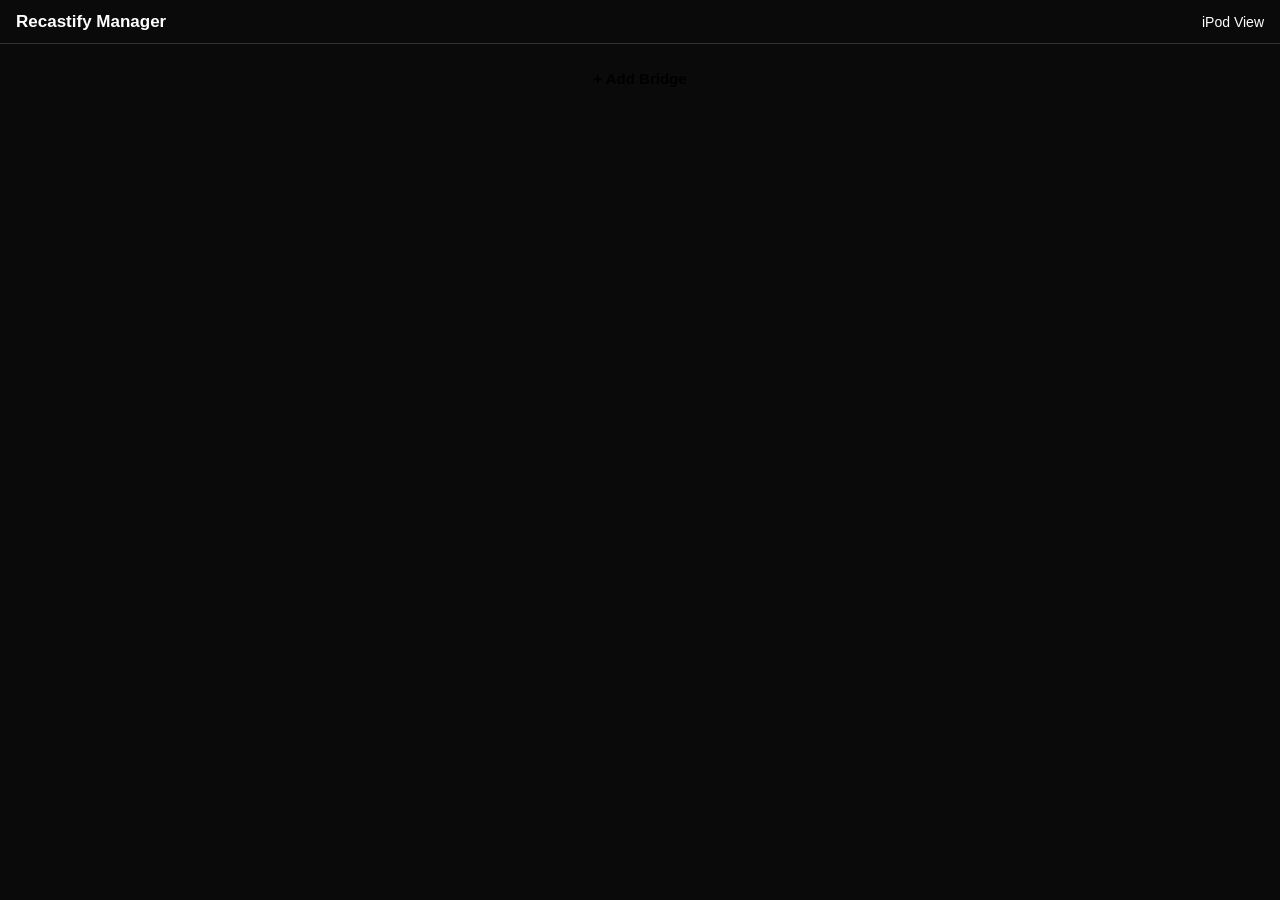
==== src/controller/wwwroot/admin.html @ 9b576a6c "content init" ====
<!DOCTYPE html>
<html lang="en">
<head>
    <meta charset="UTF-8">
    <meta name="viewport" content="width=device-width, initial-scale=1, maximum-scale=1, user-scalable=no, viewport-fit=cover">
    <title>Recastify — Admin</title>
    <link rel="stylesheet" href="style.css">
    <style>
        .admin-header {
            display: flex;
            align-items: center;
            justify-content: space-between;
            height: 44px;
            padding: 0 16px;
            background: var(--card-bg);
            border-bottom: 1px solid #333;
        }
        .admin-header h1 {
            font-size: 17px;
            font-weight: 600;
        }
        .admin-header a {
            color: var(--accent-green);
            text-decoration: none;
            font-size: 14px;
        }
        .admin-body {
            padding: 12px 16px;
            padding-bottom: 120px;
        }
        .admin-card {
            background: var(--card-bg);
            border-radius: 12px;
            padding: 16px;
            margin-bottom: 12px;
        }
        .admin-card-header {
            display: flex;
            align-items: center;
            gap: 10px;
            margin-bottom: 8px;
        }
        .admin-card-header .bridge-name {
            flex: 1;
        }
        .admin-card-detail {
            font-size: 13px;
            color: var(--text-secondary);
            margin-bottom: 4px;
        }
        .admin-card-actions {
            display: flex;
            gap: 8px;
            margin-top: 12px;
            flex-wrap: wrap;
        }
        .btn-sm {
            min-height: 36px;
            min-width: 36px;
            padding: 6px 14px;
            font-size: 13px;
            border: none;
            border-radius: 8px;
            font-weight: 600;
            font-family: inherit;
            cursor: pointer;
            -webkit-tap-highlight-color: transparent;
        }
        .btn-edit { background: #2c2c2e; color: var(--text-primary); }
        .btn-start { background: var(--accent-green); color: #000; }
        .btn-stop { background: var(--accent-yellow); color: #000; }
        .btn-delete { background: #ff3b30; color: #fff; }
        .btn-add {
            display: block;
            width: 100%;
            min-height: 44px;
            background: var(--accent-green);
            color: #000;
            border: none;
            border-radius: 10px;
            font-size: 15px;
            font-weight: 600;
            font-family: inherit;
            cursor: pointer;
            margin-bottom: 12px;
        }
        .modal-overlay {
            display: none;
            position: fixed;
            top: 0; left: 0; right: 0; bottom: 0;
            background: rgba(0,0,0,0.7);
            z-index: 100;
            align-items: center;
            justify-content: center;
            padding: 20px;
        }
        .modal-overlay.active {
            display: flex;
        }
        .modal {
            background: var(--card-bg);
            border-radius: 12px;
            padding: 20px;
            width: 100%;
            max-width: 400px;
        }
        .modal h2 {
            font-size: 17px;
            margin-bottom: 16px;
        }
        .form-group {
            margin-bottom: 12px;
        }
        .form-group label {
            display: block;
            font-size: 13px;
            color: var(--text-secondary);
            margin-bottom: 4px;
        }
        .form-group input, .form-group select {
            width: 100%;
            min-height: 36px;
            padding: 8px 12px;
            background: #2c2c2e;
            border: 1px solid #3a3a3c;
            border-radius: 8px;
            color: var(--text-primary);
            font-size: 15px;
            font-family: inherit;
        }
        .modal-actions {
            display: flex;
            gap: 8px;
            margin-top: 16px;
        }
        .modal-actions button {
            flex: 1;
            min-height: 44px;
            border: none;
            border-radius: 10px;
            font-size: 15px;
            font-weight: 600;
            font-family: inherit;
            cursor: pointer;
        }
        .btn-cancel { background: #2c2c2e; color: var(--text-primary); }
        .btn-save { background: var(--accent-green); color: #000; }
        .icecast-status {
            background: var(--card-bg);
            border-radius: 12px;
            padding: 12px 16px;
            margin-bottom: 12px;
            font-size: 13px;
            color: var(--text-secondary);
        }
    </style>
</head>
<body>
    <header class="admin-header">
        <h1>Recastify Manager</h1>
        <a href="/">iPod View</a>
    </header>

    <div class="admin-body">
        <button class="btn-add" id="btn-add" type="button">+ Add Bridge</button>

        <div id="bridge-list">
            <!-- Populated by JS -->
        </div>

        <div id="icecast-status" class="icecast-status"></div>
    </div>

    <div class="modal-overlay" id="modal-overlay">
        <div class="modal">
            <h2 id="modal-title">Add Bridge</h2>
            <div class="form-group">
                <label for="f-name">AirPlay Name</label>
                <input type="text" id="f-name" placeholder="Living Room">
            </div>
            <div class="form-group">
                <label for="f-mount">Icecast Mount</label>
                <input type="text" id="f-mount" placeholder="/living-room">
            </div>
            <div class="form-group">
                <label for="f-ip">Container IP (ipvlan)</label>
                <input type="text" id="f-ip" placeholder="192.168.1.101">
            </div>
            <div class="form-group">
                <label for="f-bitrate">MP3 Bitrate</label>
                <select id="f-bitrate">
                    <option value="128k">128k</option>
                    <option value="192k">192k</option>
                    <option value="256k">256k</option>
                    <option value="320k" selected>320k</option>
                </select>
            </div>
            <div class="modal-actions">
                <button class="btn-cancel" type="button" id="btn-cancel">Cancel</button>
                <button class="btn-save" type="button" id="btn-save">Save</button>
            </div>
        </div>
    </div>

    <script>
        var bridgeListEl = document.getElementById('bridge-list');
        var icecastStatusEl = document.getElementById('icecast-status');
        var modalOverlay = document.getElementById('modal-overlay');
        var modalTitle = document.getElementById('modal-title');
        var fName = document.getElementById('f-name');
        var fMount = document.getElementById('f-mount');
        var fIp = document.getElementById('f-ip');
        var fBitrate = document.getElementById('f-bitrate');
        var btnAdd = document.getElementById('btn-add');
        var btnCancel = document.getElementById('btn-cancel');
        var btnSave = document.getElementById('btn-save');

        var editingId = null;
        var refreshTimer = null;

        function fetchBridges() {
            fetch('/api/bridges')
                .then(function(r) { return r.json(); })
                .then(function(data) {
                    renderBridges(data.bridges);
                    renderIcecastStatus(data.bridges);
                })
                .catch(function() {});
        }

        function renderBridges(bridges) {
            var html = '';
            for (var i = 0; i < bridges.length; i++) {
                var b = bridges[i];
                var stateClass = b.state === 'playing' ? 'playing' : (b.state === 'paused' || b.state === 'starting' ? 'paused' : 'offline');
                var stateLabel = b.state || 'offline';
                html += '<div class="admin-card">';
                html += '<div class="admin-card-header">';
                html += '<div class="bridge-status-dot ' + stateClass + '"></div>';
                html += '<span class="bridge-name">' + escapeHtml(b.name) + '</span>';
                html += '<span class="bridge-state-label ' + stateClass + '">' + stateLabel + '</span>';
                html += '</div>';
                html += '<div class="admin-card-detail">Mount: ' + escapeHtml(b.mount) + '</div>';
                if (b.ip) html += '<div class="admin-card-detail">IP: ' + escapeHtml(b.ip) + '</div>';
                html += '<div class="admin-card-detail">Bitrate: ' + escapeHtml(b.bitrate) + ' &middot; Listeners: ' + b.listeners + '</div>';
                html += '<div class="admin-card-actions">';
                html += '<button class="btn-sm btn-edit" onclick="editBridge(\'' + escapeAttr(b.id) + '\')">Edit</button>';
                if (b.state === 'offline' || b.state === 'paused') {
                    html += '<button class="btn-sm btn-start" onclick="startBridge(\'' + escapeAttr(b.id) + '\')">Start</button>';
                } else {
                    html += '<button class="btn-sm btn-stop" onclick="stopBridge(\'' + escapeAttr(b.id) + '\')">Stop</button>';
                }
                html += '<button class="btn-sm btn-delete" onclick="deleteBridge(\'' + escapeAttr(b.id) + '\')">Delete</button>';
                html += '</div>';
                html += '</div>';
            }
            bridgeListEl.innerHTML = html;
        }

        function renderIcecastStatus(bridges) {
            var active = 0;
            var totalListeners = 0;
            for (var i = 0; i < bridges.length; i++) {
                if (bridges[i].state === 'playing' || bridges[i].state === 'starting') active++;
                totalListeners += bridges[i].listeners || 0;
            }
            icecastStatusEl.textContent = 'Sources: ' + active + '/' + bridges.length + ' active \u00B7 Listeners: ' + totalListeners + ' total';
        }

        function escapeHtml(str) {
            if (!str) return '';
            return str.replace(/&/g, '&amp;').replace(/</g, '&lt;').replace(/>/g, '&gt;').replace(/"/g, '&quot;');
        }

        function escapeAttr(str) {
            if (!str) return '';
            return str.replace(/'/g, "\\'").replace(/"/g, '&quot;');
        }

        // Modal
        function openModal(title, bridge) {
            modalTitle.textContent = title;
            fName.value = bridge ? bridge.name : '';
            fMount.value = bridge ? bridge.mount : '';
            fIp.value = bridge ? (bridge.ip || '') : '';
            fBitrate.value = bridge ? bridge.bitrate : '320k';
            editingId = bridge ? bridge.id : null;
            modalOverlay.classList.add('active');
        }

        function closeModal() {
            modalOverlay.classList.remove('active');
            editingId = null;
        }

        btnAdd.addEventListener('click', function() {
            openModal('Add Bridge', null);
        });

        btnCancel.addEventListener('click', function() {
            closeModal();
        });

        btnSave.addEventListener('click', function() {
            var body = {
                name: fName.value,
                mount: fMount.value,
                ip: fIp.value || null,
                bitrate: fBitrate.value,
                enabled: true
            };

            if (editingId) {
                fetch('/api/bridges/' + encodeURIComponent(editingId), {
                    method: 'PUT',
                    headers: { 'Content-Type': 'application/json' },
                    body: JSON.stringify(body)
                }).then(function() {
                    closeModal();
                    fetchBridges();
                });
            } else {
                fetch('/api/bridges', {
                    method: 'POST',
                    headers: { 'Content-Type': 'application/json' },
                    body: JSON.stringify(body)
                }).then(function() {
                    closeModal();
                    fetchBridges();
                });
            }
        });

        function editBridge(id) {
            fetch('/api/bridges')
                .then(function(r) { return r.json(); })
                .then(function(data) {
                    for (var i = 0; i < data.bridges.length; i++) {
                        if (data.bridges[i].id === id) {
                            openModal('Edit Bridge', data.bridges[i]);
                            return;
                        }
                    }
                });
        }

        function deleteBridge(id) {
            if (!confirm('Delete bridge "' + id + '"?')) return;
            fetch('/api/bridges/' + encodeURIComponent(id), {
                method: 'DELETE'
            }).then(function() {
                fetchBridges();
            });
        }

        function startBridge(id) {
            fetch('/api/bridges/' + encodeURIComponent(id) + '/start', {
                method: 'POST'
            }).then(function() {
                fetchBridges();
            });
        }

        function stopBridge(id) {
            fetch('/api/bridges/' + encodeURIComponent(id) + '/stop', {
                method: 'POST'
            }).then(function() {
                fetchBridges();
            });
        }

        // Initialize
        fetchBridges();
        refreshTimer = setInterval(fetchBridges, 5000);
    </script>
</body>
</html>
---- src/controller/wwwroot/style.css ----
* {
    box-sizing: border-box;
    margin: 0;
    padding: 0;
}

body {
    background: #0a0a0a;
    color: #ffffff;
    font-family: -apple-system, BlinkMacSystemFont, sans-serif;
    -webkit-text-size-adjust: 100%;
    min-height: 100vh;
    padding-bottom: 0;
}

.header {
    display: flex;
    align-items: center;
    height: 44px;
    padding: 0 16px;
    background: #1a1a1a;
    border-bottom: 1px solid #333;
}

.header h1 {
    font-size: 17px;
    font-weight: 600;
}

/* Bridge list */
.bridge-list {
    padding: 12px 16px;
    padding-bottom: 80px;
}

.bridge-card {
    background: #1a1a1a;
    border-radius: 12px;
    padding: 16px;
    margin-bottom: 12px;
    display: flex;
    flex-direction: column;
    min-height: 44px;
    -webkit-tap-highlight-color: transparent;
}

.bridge-card > * + * {
    margin-top: 8px;
}

.bridge-card-header {
    display: flex;
    align-items: center;
}

.bridge-status-dot {
    width: 10px;
    height: 10px;
    border-radius: 50%;
    flex-shrink: 0;
    margin-right: 10px;
}

.bridge-status-dot.playing {
    background: #34c759;
    box-shadow: 0 0 6px #34c759;
}

.bridge-status-dot.paused {
    background: #ffcc00;
}

.bridge-status-dot.offline {
    background: #555555;
}

.bridge-name {
    font-size: 17px;
    font-weight: 600;
    flex: 1;
    margin-right: 10px;
}

.bridge-state-label {
    font-size: 12px;
    font-weight: 600;
    text-transform: uppercase;
    letter-spacing: 0.5px;
    padding: 2px 8px;
    border-radius: 4px;
}

.bridge-state-label.playing {
    color: #34c759;
    background: rgba(52, 199, 89, 0.15);
}

.bridge-state-label.paused {
    color: #ffcc00;
    background: rgba(255, 204, 0, 0.15);
}

.bridge-state-label.offline {
    color: #555555;
    background: rgba(85, 85, 85, 0.15);
}

.bridge-subtitle {
    font-size: 14px;
    color: #a0a0a0;
}

.bridge-actions {
    display: flex;
    margin-top: 4px;
}

.bridge-actions > * + * {
    margin-left: 8px;
}

.btn {
    display: inline-flex;
    align-items: center;
    justify-content: center;
    min-height: 44px;
    min-width: 44px;
    padding: 10px 20px;
    border: none;
    border-radius: 10px;
    font-size: 15px;
    font-weight: 600;
    font-family: inherit;
    cursor: pointer;
    -webkit-tap-highlight-color: transparent;
}

.btn-listen {
    background: #34c759;
    color: #000;
    flex: 1;
}

.btn-listen:active {
    opacity: 0.7;
}

.btn-listen.paused-btn {
    background: #ffcc00;
    color: #000;
}

.btn-listen.offline-btn {
    background: #555555;
    color: #ffffff;
}

/* Now playing bar */
.now-playing-bar {
    position: fixed;
    bottom: 0;
    left: 0;
    right: 0;
    height: 60px;
    background: #1a1a1a;
    border-top: 1px solid #333;
    display: flex;
    align-items: center;
    padding: 0 16px;
    z-index: 10;
}

.now-playing-bar.hidden {
    display: none;
}

.now-playing-info {
    flex: 1;
    display: flex;
    flex-direction: column;
    margin-right: 12px;
}

.now-playing-info > * + * {
    margin-top: 2px;
}

.np-status {
    font-size: 12px;
    color: #a0a0a0;
}

.np-name {
    font-size: 15px;
    font-weight: 600;
}

.np-stop {
    min-height: 44px;
    min-width: 44px;
    padding: 8px 16px;
    background: transparent;
    border: 1px solid #555555;
    border-radius: 8px;
    color: #ffffff;
    font-size: 14px;
    font-weight: 600;
    font-family: inherit;
    cursor: pointer;
    -webkit-tap-highlight-color: transparent;
}

/* Waiting animation */
@-webkit-keyframes pulse {
    0%, 100% { opacity: 0.4; }
    50% { opacity: 1; }
}

@keyframes pulse {
    0%, 100% { opacity: 0.4; }
    50% { opacity: 1; }
}

.waiting-dots {
    display: inline-block;
}

.waiting-dots span {
    -webkit-animation: pulse 1.4s infinite;
            animation: pulse 1.4s infinite;
    font-size: 18px;
}

.waiting-dots span:nth-child(2) {
    -webkit-animation-delay: 0.2s;
            animation-delay: 0.2s;
}

.waiting-dots span:nth-child(3) {
    -webkit-animation-delay: 0.4s;
            animation-delay: 0.4s;
}

.btn-retry {
    display: inline-flex;
    align-items: center;
    justify-content: center;
    min-height: 44px;
    padding: 8px 24px;
    background: #34c759;
    color: #000;
    border: none;
    border-radius: 8px;
    font-size: 15px;
    font-weight: 600;
    font-family: inherit;
    cursor: pointer;
    -webkit-tap-highlight-color: transparent;
}

.btn-retry:active {
    opacity: 0.7;
}
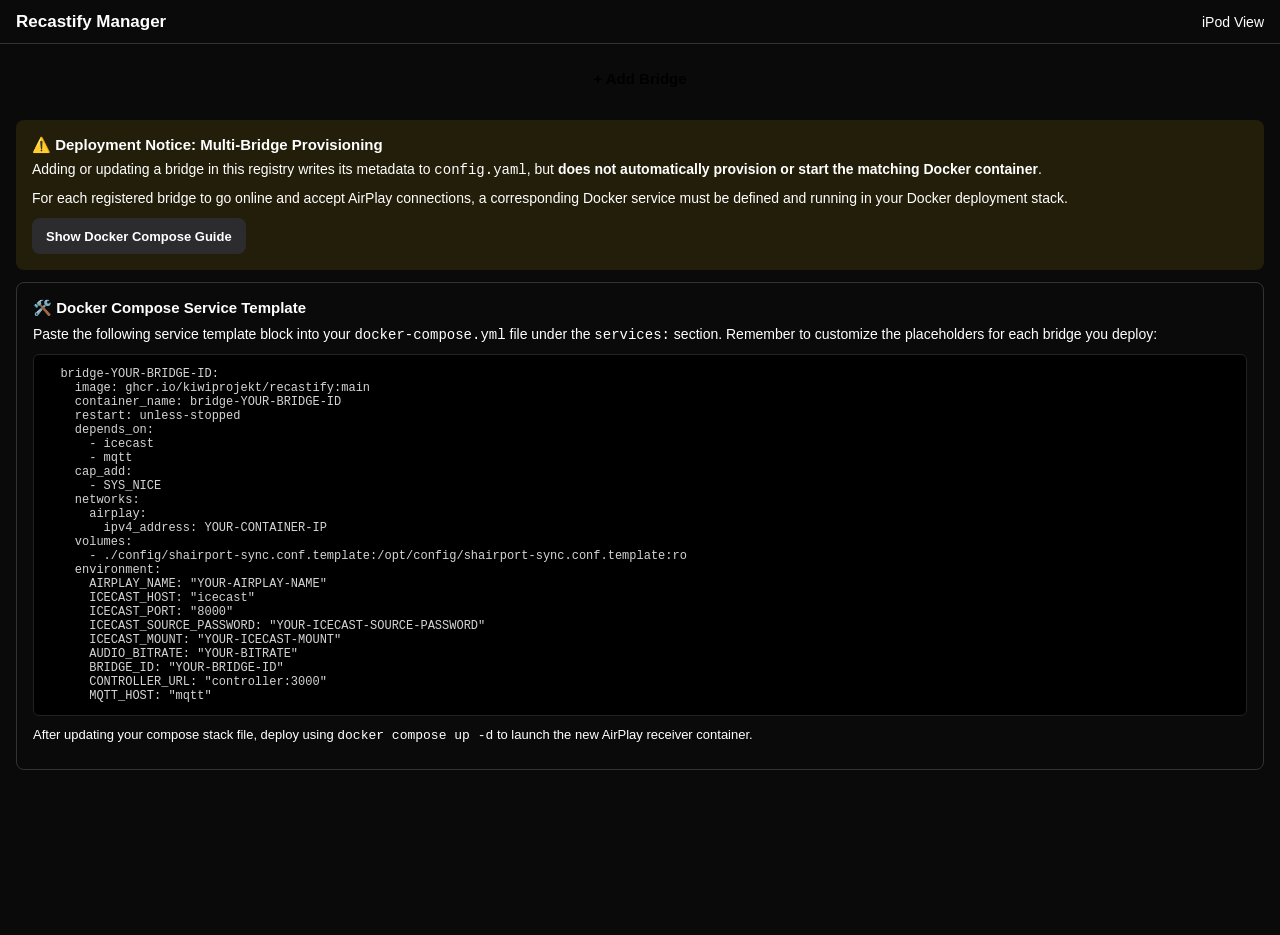
==== commit 79da2518: "skip proxy" ====
--- a/src/controller/wwwroot/admin.html
+++ b/src/controller/wwwroot/admin.html
@@ -153,6 +153,59 @@
             font-size: 13px;
             color: var(--text-secondary);
         }
+        .deployment-notice {
+            background: rgba(255, 204, 0, 0.1);
+            border-left: 4px solid var(--accent-yellow);
+            border-radius: 8px;
+            padding: 16px;
+            margin-top: 20px;
+            margin-bottom: 12px;
+            font-size: 14px;
+        }
+        .deployment-notice h3 {
+            color: var(--accent-yellow);
+            font-size: 15px;
+            font-weight: 600;
+            margin-bottom: 6px;
+        }
+        .deployment-notice p {
+            color: var(--text-primary);
+            line-height: 1.4;
+            margin-bottom: 8px;
+        }
+        .deployment-notice p:last-of-type {
+            margin-bottom: 0;
+        }
+        .docker-guide {
+            background: var(--card-bg);
+            border: 1px solid #333;
+            border-radius: 8px;
+            padding: 16px;
+            margin-bottom: 12px;
+            font-size: 14px;
+        }
+        .docker-guide h3 {
+            color: var(--accent-green);
+            font-size: 15px;
+            font-weight: 600;
+            margin-bottom: 8px;
+        }
+        .docker-guide p {
+            color: var(--text-secondary);
+            line-height: 1.4;
+            margin-bottom: 8px;
+        }
+        .docker-guide pre {
+            background: #000;
+            border: 1px solid #222;
+            border-radius: 6px;
+            padding: 12px;
+            overflow-x: auto;
+            margin-top: 8px;
+            font-family: ui-monospace, SFMono-Regular, Menlo, Monaco, Consolas, monospace;
+            font-size: 12px;
+            color: #d4d4d4;
+        }
     </style>
 </head>
 <body>
@@ -166,6 +219,43 @@
 
         <div id="bridge-list">
             <!-- Populated by JS -->
+        </div>
+
+        <div class="deployment-notice">
+            <h3>⚠️ Deployment Notice: Multi-Bridge Provisioning</h3>
+            <p>Adding or updating a bridge in this registry writes its metadata to <code>config.yaml</code>, but <strong>does not automatically provision or start the matching Docker container</strong>.</p>
+            <p>For each registered bridge to go online and accept AirPlay connections, a corresponding Docker service must be defined and running in your Docker deployment stack.</p>
+            <button class="btn-sm btn-edit" id="btn-toggle-guide" style="margin-top: 10px; display: inline-block; width: auto;" onclick="toggleGuide()">Show Docker Compose Guide</button>
+        </div>
+
+        <div class="docker-guide hidden" id="docker-guide">
+            <h3>🛠️ Docker Compose Service Template</h3>
+            <p>Paste the following service template block into your <code>docker-compose.yml</code> file under the <code>services:</code> section. Remember to customize the placeholders for each bridge you deploy:</p>
+            <pre><code>  bridge-YOUR-BRIDGE-ID:
+    image: ghcr.io/kiwiprojekt/recastify:main
+    container_name: bridge-YOUR-BRIDGE-ID
+    restart: unless-stopped
+    depends_on:
+      - icecast
+      - mqtt
+    cap_add:
+      - SYS_NICE
+    networks:
+      airplay:
+        ipv4_address: YOUR-CONTAINER-IP
+    volumes:
+      - ./config/shairport-sync.conf.template:/opt/config/shairport-sync.conf.template:ro
+    environment:
+      AIRPLAY_NAME: "YOUR-AIRPLAY-NAME"
+      ICECAST_HOST: "icecast"
+      ICECAST_PORT: "8000"
+      ICECAST_SOURCE_PASSWORD: "YOUR-ICECAST-SOURCE-PASSWORD"
+      ICECAST_MOUNT: "YOUR-ICECAST-MOUNT"
+      AUDIO_BITRATE: "YOUR-BITRATE"
+      BRIDGE_ID: "YOUR-BRIDGE-ID"
+      CONTROLLER_URL: "controller:3000"
+      MQTT_HOST: "mqtt"</code></pre>
+            <p style="margin-top: 10px; font-size: 13px; color: var(--text-secondary);">After updating your compose stack file, deploy using <code>docker compose up -d</code> to launch the new AirPlay receiver container.</p>
         </div>
 
         <div id="icecast-status" class="icecast-status"></div>
@@ -369,6 +459,18 @@
             });
         }
 
+        function toggleGuide() {
+            var guide = document.getElementById('docker-guide');
+            var btn = document.getElementById('btn-toggle-guide');
+            if (guide.classList.contains('hidden')) {
+                guide.classList.remove('hidden');
+                btn.textContent = 'Hide Docker Compose Guide';
+            } else {
+                guide.classList.add('hidden');
+                btn.textContent = 'Show Docker Compose Guide';
+            }
+        }
+
         // Initialize
         fetchBridges();
         refreshTimer = setInterval(fetchBridges, 5000);
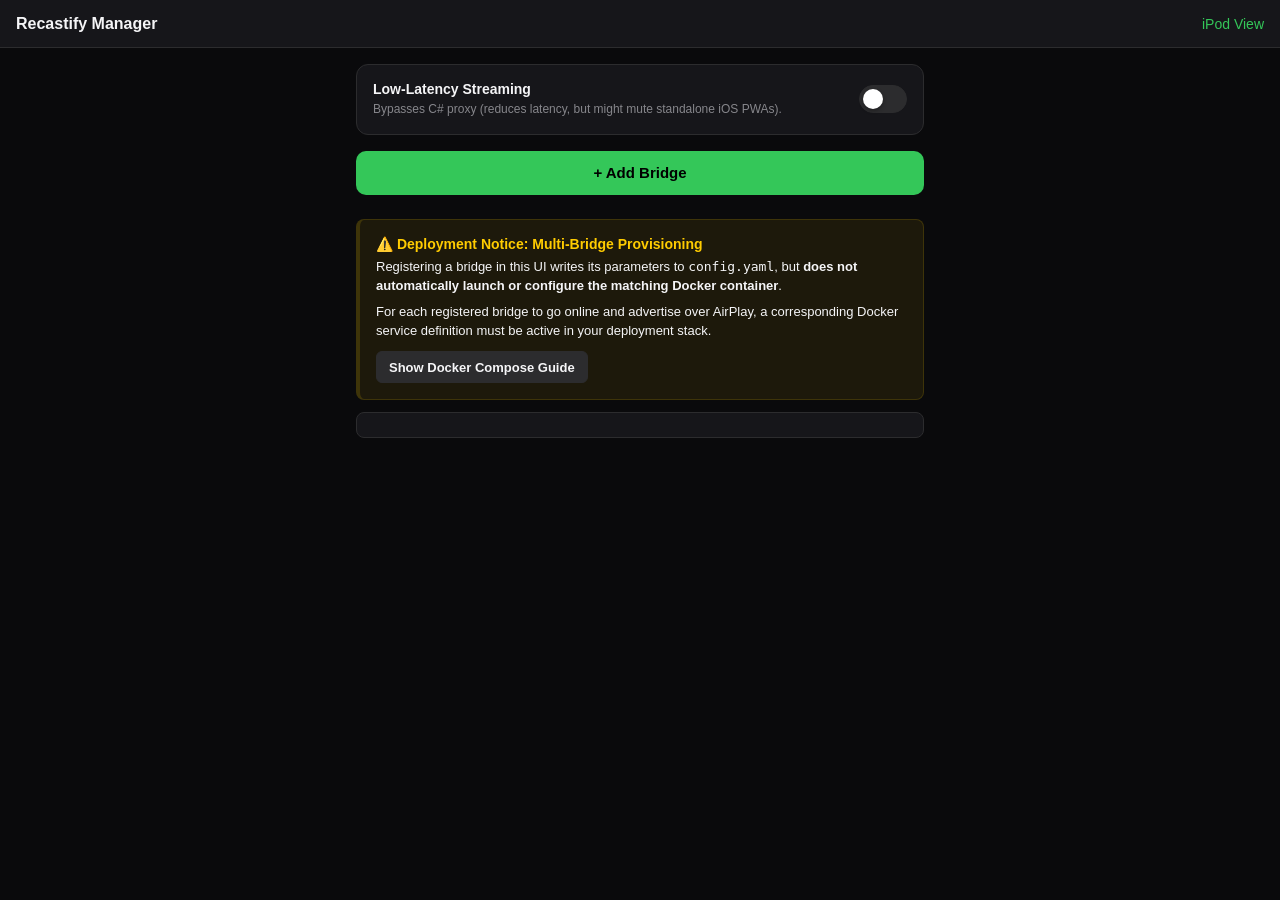
==== commit 611aa108: "admin" ====
--- a/src/controller/wwwroot/admin.html
+++ b/src/controller/wwwroot/admin.html
@@ -6,70 +6,143 @@
     <title>Recastify — Admin</title>
     <link rel="stylesheet" href="style.css">
     <style>
+        :root {
+            --bg-primary: #0a0a0c;
+            --card-bg: #16161a;
+            --modal-bg: #1c1c1e;
+            --text-primary: #f5f5f7;
+            --text-secondary: #86868b;
+            --accent-green: #34c759;
+            --accent-yellow: #ffcc00;
+            --accent-red: #ff3b30;
+            --border-color: #2c2c2e;
+            --bg-hover: #222228;
+        }
+
+        body {
+            background: var(--bg-primary);
+            color: var(--text-primary);
+            font-family: -apple-system, BlinkMacSystemFont, "Segoe UI", Roboto, Helvetica, Arial, sans-serif;
+            margin: 0;
+            padding: 0;
+            min-height: 100vh;
+        }
+
+        .hidden {
+            display: none !important;
+        }
+
         .admin-header {
             display: flex;
             align-items: center;
             justify-content: space-between;
-            height: 44px;
+            height: 48px;
             padding: 0 16px;
             background: var(--card-bg);
-            border-bottom: 1px solid #333;
-        }
+            border-bottom: 1px solid var(--border-color);
+        }
+
         .admin-header h1 {
-            font-size: 17px;
-            font-weight: 600;
-        }
+            font-size: 16px;
+            font-weight: 600;
+            margin: 0;
+        }
+
         .admin-header a {
             color: var(--accent-green);
             text-decoration: none;
             font-size: 14px;
-        }
+            font-weight: 500;
+            transition: opacity 0.2s ease;
+        }
+
+        .admin-header a:hover {
+            opacity: 0.8;
+        }
+
         .admin-body {
-            padding: 12px 16px;
+            max-width: 600px;
+            margin: 0 auto;
+            padding: 16px;
             padding-bottom: 120px;
         }
-        .admin-card {
+
+        /* Settings Card & Toggle switch */
+        .global-settings-card {
             background: var(--card-bg);
+            border: 1px solid var(--border-color);
             border-radius: 12px;
             padding: 16px;
-            margin-bottom: 12px;
-        }
-        .admin-card-header {
+            margin-bottom: 16px;
             display: flex;
             align-items: center;
-            gap: 10px;
-            margin-bottom: 8px;
-        }
-        .admin-card-header .bridge-name {
+            justify-content: space-between;
+            gap: 16px;
+        }
+
+        .settings-info {
             flex: 1;
         }
-        .admin-card-detail {
-            font-size: 13px;
+
+        .settings-info h3 {
+            font-size: 14px;
+            font-weight: 600;
+            margin: 0 0 4px;
+        }
+
+        .settings-info p {
+            font-size: 12px;
             color: var(--text-secondary);
-            margin-bottom: 4px;
-        }
-        .admin-card-actions {
-            display: flex;
-            gap: 8px;
-            margin-top: 12px;
-            flex-wrap: wrap;
-        }
-        .btn-sm {
-            min-height: 36px;
-            min-width: 36px;
-            padding: 6px 14px;
-            font-size: 13px;
-            border: none;
-            border-radius: 8px;
-            font-weight: 600;
-            font-family: inherit;
+            line-height: 1.4;
+            margin: 0;
+        }
+
+        .toggle-switch {
+            position: relative;
+            display: inline-block;
+            width: 48px;
+            height: 28px;
+            flex-shrink: 0;
+        }
+
+        .toggle-switch input {
+            opacity: 0;
+            width: 0;
+            height: 0;
+        }
+
+        .slider {
+            position: absolute;
             cursor: pointer;
-            -webkit-tap-highlight-color: transparent;
-        }
-        .btn-edit { background: #2c2c2e; color: var(--text-primary); }
-        .btn-start { background: var(--accent-green); color: #000; }
-        .btn-stop { background: var(--accent-yellow); color: #000; }
-        .btn-delete { background: #ff3b30; color: #fff; }
+            top: 0; left: 0; right: 0; bottom: 0;
+            background-color: #2c2c2e;
+            transition: .25s ease;
+            border-radius: 28px;
+            border: 1px solid var(--border-color);
+        }
+
+        .slider:before {
+            position: absolute;
+            content: "";
+            height: 20px;
+            width: 20px;
+            left: 3px;
+            bottom: 3px;
+            background-color: #fff;
+            transition: .25s ease;
+            border-radius: 50%;
+            box-shadow: 0 2px 4px rgba(0,0,0,0.3);
+        }
+
+        input:checked + .slider {
+            background-color: var(--accent-green);
+            border-color: var(--accent-green);
+        }
+
+        input:checked + .slider:before {
+            transform: translateX(20px);
+        }
+
         .btn-add {
             display: block;
             width: 100%;
@@ -82,130 +155,286 @@
             font-weight: 600;
             font-family: inherit;
             cursor: pointer;
+            margin-bottom: 16px;
+            transition: opacity 0.2s ease;
+        }
+
+        .btn-add:active {
+            opacity: 0.8;
+        }
+
+        .admin-card {
+            background: var(--card-bg);
+            border: 1px solid var(--border-color);
+            border-radius: 12px;
+            padding: 16px;
             margin-bottom: 12px;
         }
-        .modal-overlay {
-            display: none;
-            position: fixed;
-            top: 0; left: 0; right: 0; bottom: 0;
-            background: rgba(0,0,0,0.7);
-            z-index: 100;
+
+        .admin-card-header {
+            display: flex;
             align-items: center;
-            justify-content: center;
-            padding: 20px;
-        }
-        .modal-overlay.active {
-            display: flex;
-        }
-        .modal {
-            background: var(--card-bg);
-            border-radius: 12px;
-            padding: 20px;
-            width: 100%;
-            max-width: 400px;
-        }
-        .modal h2 {
-            font-size: 17px;
-            margin-bottom: 16px;
-        }
-        .form-group {
+            gap: 10px;
             margin-bottom: 12px;
         }
-        .form-group label {
-            display: block;
+
+        .bridge-status-dot {
+            width: 10px;
+            height: 10px;
+            border-radius: 50%;
+            flex-shrink: 0;
+        }
+
+        .bridge-status-dot.playing {
+            background: var(--accent-green);
+            box-shadow: 0 0 6px var(--accent-green);
+        }
+
+        .bridge-status-dot.paused {
+            background: var(--accent-yellow);
+            box-shadow: 0 0 6px var(--accent-yellow);
+        }
+
+        .bridge-status-dot.starting {
+            background: var(--accent-yellow);
+            box-shadow: 0 0 6px var(--accent-yellow);
+        }
+
+        .bridge-status-dot.offline {
+            background: #555;
+        }
+
+        .admin-card-header .bridge-name {
+            font-size: 16px;
+            font-weight: 600;
+            flex: 1;
+        }
+
+        .bridge-state-label {
+            font-size: 11px;
+            font-weight: 700;
+            text-transform: uppercase;
+            letter-spacing: 0.5px;
+            padding: 2px 6px;
+            border-radius: 4px;
+        }
+
+        .bridge-state-label.playing {
+            color: var(--accent-green);
+            background: rgba(52, 199, 89, 0.12);
+        }
+
+        .bridge-state-label.paused, .bridge-state-label.starting {
+            color: var(--accent-yellow);
+            background: rgba(255, 204, 0, 0.12);
+        }
+
+        .bridge-state-label.offline {
+            color: var(--text-secondary);
+            background: rgba(134, 134, 139, 0.12);
+        }
+
+        .admin-card-detail {
             font-size: 13px;
             color: var(--text-secondary);
-            margin-bottom: 4px;
-        }
-        .form-group input, .form-group select {
-            width: 100%;
-            min-height: 36px;
-            padding: 8px 12px;
-            background: #2c2c2e;
-            border: 1px solid #3a3a3c;
-            border-radius: 8px;
-            color: var(--text-primary);
-            font-size: 15px;
-            font-family: inherit;
-        }
-        .modal-actions {
+            margin-bottom: 6px;
+        }
+
+        .admin-card-detail code {
+            background: rgba(255,255,255,0.05);
+            padding: 2px 4px;
+            border-radius: 4px;
+            font-family: SFMono-Regular, Consolas, monospace;
+        }
+
+        .admin-card-actions {
             display: flex;
             gap: 8px;
-            margin-top: 16px;
-        }
-        .modal-actions button {
-            flex: 1;
-            min-height: 44px;
+            margin-top: 14px;
+            flex-wrap: wrap;
+        }
+
+        .btn-sm {
+            min-height: 32px;
+            padding: 4px 12px;
+            font-size: 13px;
             border: none;
-            border-radius: 10px;
-            font-size: 15px;
+            border-radius: 6px;
             font-weight: 600;
             font-family: inherit;
             cursor: pointer;
-        }
-        .btn-cancel { background: #2c2c2e; color: var(--text-primary); }
-        .btn-save { background: var(--accent-green); color: #000; }
-        .icecast-status {
-            background: var(--card-bg);
-            border-radius: 12px;
-            padding: 12px 16px;
-            margin-bottom: 12px;
-            font-size: 13px;
-            color: var(--text-secondary);
-        }
+            transition: opacity 0.2s ease;
+            -webkit-tap-highlight-color: transparent;
+        }
+
+        .btn-sm:active {
+            opacity: 0.7;
+        }
+
+        .btn-edit { background: #2c2c2e; color: var(--text-primary); border: 1px solid var(--border-color); }
+        .btn-start { background: var(--accent-green); color: #000; }
+        .btn-stop { background: var(--accent-yellow); color: #000; }
+        .btn-delete { background: var(--accent-red); color: #fff; }
+
+        /* Warning & Deploy Guides */
         .deployment-notice {
-            background: rgba(255, 204, 0, 0.1);
+            background: rgba(255, 204, 0, 0.08);
             border-left: 4px solid var(--accent-yellow);
             border-radius: 8px;
             padding: 16px;
-            margin-top: 20px;
+            margin-top: 24px;
             margin-bottom: 12px;
-            font-size: 14px;
-        }
+            font-size: 13px;
+            border: 1px solid rgba(255, 204, 0, 0.15);
+            border-left-width: 4px;
+        }
+
         .deployment-notice h3 {
             color: var(--accent-yellow);
-            font-size: 15px;
-            font-weight: 600;
-            margin-bottom: 6px;
-        }
+            font-size: 14px;
+            font-weight: 600;
+            margin: 0 0 6px;
+        }
+
         .deployment-notice p {
             color: var(--text-primary);
-            line-height: 1.4;
-            margin-bottom: 8px;
-        }
+            line-height: 1.45;
+            margin: 0 0 8px;
+        }
+
         .deployment-notice p:last-of-type {
             margin-bottom: 0;
         }
+
         .docker-guide {
             background: var(--card-bg);
-            border: 1px solid #333;
-            border-radius: 8px;
+            border: 1px solid var(--border-color);
+            border-radius: 10px;
             padding: 16px;
             margin-bottom: 12px;
-            font-size: 14px;
-        }
+            font-size: 13px;
+        }
+
         .docker-guide h3 {
             color: var(--accent-green);
-            font-size: 15px;
-            font-weight: 600;
-            margin-bottom: 8px;
-        }
+            font-size: 14px;
+            font-weight: 600;
+            margin: 0 0 8px;
+        }
+
         .docker-guide p {
             color: var(--text-secondary);
-            line-height: 1.4;
-            margin-bottom: 8px;
-        }
+            line-height: 1.45;
+            margin: 0 0 8px;
+        }
+
         .docker-guide pre {
             background: #000;
             border: 1px solid #222;
             border-radius: 6px;
             padding: 12px;
             overflow-x: auto;
-            margin-top: 8px;
+            margin: 8px 0 0;
             font-family: ui-monospace, SFMono-Regular, Menlo, Monaco, Consolas, monospace;
+            font-size: 11px;
+            color: #d4d4d4;
+        }
+
+        .icecast-status {
+            background: var(--card-bg);
+            border: 1px solid var(--border-color);
+            border-radius: 8px;
+            padding: 12px 16px;
+            margin-bottom: 12px;
             font-size: 12px;
-            color: #d4d4d4;
-        }
+            color: var(--text-secondary);
+            text-align: center;
+        }
+
+        /* Modal Overlay and Premium Card dialogs */
+        .modal-overlay {
+            display: none;
+            position: fixed;
+            top: 0; left: 0; right: 0; bottom: 0;
+            background: rgba(0, 0, 0, 0.75);
+            backdrop-filter: blur(8px);
+            z-index: 100;
+            align-items: center;
+            justify-content: center;
+            padding: 20px;
+        }
+
+        .modal-overlay.active {
+            display: flex;
+        }
+
+        .modal {
+            background: var(--modal-bg);
+            border: 1px solid var(--border-color);
+            border-radius: 14px;
+            padding: 20px;
+            width: 100%;
+            max-width: 380px;
+            box-shadow: 0 10px 40px rgba(0,0,0,0.6);
+            box-sizing: border-box;
+        }
+
+        .modal h2 {
+            font-size: 16px;
+            font-weight: 600;
+            margin: 0 0 16px;
+        }
+
+        .form-group {
+            margin-bottom: 14px;
+        }
+
+        .form-group label {
+            display: block;
+            font-size: 12px;
+            color: var(--text-secondary);
+            margin-bottom: 4px;
+            font-weight: 500;
+        }
+
+        .form-group input, .form-group select {
+            width: 100%;
+            min-height: 38px;
+            padding: 8px 12px;
+            background: #2c2c2e;
+            border: 1px solid var(--border-color);
+            border-radius: 8px;
+            color: var(--text-primary);
+            font-size: 14px;
+            font-family: inherit;
+            box-sizing: border-box;
+        }
+
+        .form-group input:focus, .form-group select:focus {
+            outline: none;
+            border-color: var(--accent-green);
+        }
+
+        .modal-actions {
+            display: flex;
+            gap: 10px;
+            margin-top: 20px;
+        }
+
+        .modal-actions button {
+            flex: 1;
+            min-height: 40px;
+            border: none;
+            border-radius: 8px;
+            font-size: 14px;
+            font-weight: 600;
+            font-family: inherit;
+            cursor: pointer;
+            transition: opacity 0.2s ease;
+        }
+
+        .btn-cancel { background: #2c2c2e; color: var(--text-primary); border: 1px solid var(--border-color); }
+        .btn-save { background: var(--accent-green); color: #000; }
     </style>
 </head>
 <body>
@@ -215,6 +444,18 @@
     </header>
 
     <div class="admin-body">
+        <!-- Low Latency switch toggle -->
+        <div class="global-settings-card">
+            <div class="settings-info">
+                <h3>Low-Latency Streaming</h3>
+                <p>Bypasses C# proxy (reduces latency, but might mute standalone iOS PWAs).</p>
+            </div>
+            <label class="toggle-switch">
+                <input type="checkbox" id="toggle-proxy" onchange="toggleStreamProxy(this.checked)">
+                <span class="slider"></span>
+            </label>
+        </div>
+
         <button class="btn-add" id="btn-add" type="button">+ Add Bridge</button>
 
         <div id="bridge-list">
@@ -223,14 +464,14 @@
 
         <div class="deployment-notice">
             <h3>⚠️ Deployment Notice: Multi-Bridge Provisioning</h3>
-            <p>Adding or updating a bridge in this registry writes its metadata to <code>config.yaml</code>, but <strong>does not automatically provision or start the matching Docker container</strong>.</p>
-            <p>For each registered bridge to go online and accept AirPlay connections, a corresponding Docker service must be defined and running in your Docker deployment stack.</p>
+            <p>Registering a bridge in this UI writes its parameters to <code>config.yaml</code>, but <strong>does not automatically launch or configure the matching Docker container</strong>.</p>
+            <p>For each registered bridge to go online and advertise over AirPlay, a corresponding Docker service definition must be active in your deployment stack.</p>
             <button class="btn-sm btn-edit" id="btn-toggle-guide" style="margin-top: 10px; display: inline-block; width: auto;" onclick="toggleGuide()">Show Docker Compose Guide</button>
         </div>
 
         <div class="docker-guide hidden" id="docker-guide">
             <h3>🛠️ Docker Compose Service Template</h3>
-            <p>Paste the following service template block into your <code>docker-compose.yml</code> file under the <code>services:</code> section. Remember to customize the placeholders for each bridge you deploy:</p>
+            <p>Insert the following service blocks under the <code>services:</code> section of your <code>docker-compose.yml</code> file. Adjust environment parameters to match each bridge definition:</p>
             <pre><code>  bridge-YOUR-BRIDGE-ID:
     image: ghcr.io/kiwiprojekt/recastify:main
     container_name: bridge-YOUR-BRIDGE-ID
@@ -255,12 +496,13 @@
       BRIDGE_ID: "YOUR-BRIDGE-ID"
       CONTROLLER_URL: "controller:3000"
       MQTT_HOST: "mqtt"</code></pre>
-            <p style="margin-top: 10px; font-size: 13px; color: var(--text-secondary);">After updating your compose stack file, deploy using <code>docker compose up -d</code> to launch the new AirPlay receiver container.</p>
+            <p style="margin-top: 10px; font-size: 12px; color: var(--text-secondary);">After updating your compose file, deploy the changes using <code>docker compose up -d</code> to provision the receiver containers.</p>
         </div>
 
         <div id="icecast-status" class="icecast-status"></div>
     </div>
 
+    <!-- Modal dialogue box -->
     <div class="modal-overlay" id="modal-overlay">
         <div class="modal">
             <h2 id="modal-title">Add Bridge</h2>
@@ -314,6 +556,11 @@
                 .then(function(data) {
                     renderBridges(data.bridges);
                     renderIcecastStatus(data.bridges);
+                    // Sync the toggle switch state
+                    var toggleProxy = document.getElementById('toggle-proxy');
+                    if (toggleProxy) {
+                        toggleProxy.checked = !!data.disable_stream_proxy;
+                    }
                 })
                 .catch(function() {});
         }
@@ -330,8 +577,8 @@
                 html += '<span class="bridge-name">' + escapeHtml(b.name) + '</span>';
                 html += '<span class="bridge-state-label ' + stateClass + '">' + stateLabel + '</span>';
                 html += '</div>';
-                html += '<div class="admin-card-detail">Mount: ' + escapeHtml(b.mount) + '</div>';
-                if (b.ip) html += '<div class="admin-card-detail">IP: ' + escapeHtml(b.ip) + '</div>';
+                html += '<div class="admin-card-detail">Mount: <code>' + escapeHtml(b.mount) + '</code></div>';
+                if (b.ip) html += '<div class="admin-card-detail">IP: <code>' + escapeHtml(b.ip) + '</code></div>';
                 html += '<div class="admin-card-detail">Bitrate: ' + escapeHtml(b.bitrate) + ' &middot; Listeners: ' + b.listeners + '</div>';
                 html += '<div class="admin-card-actions">';
                 html += '<button class="btn-sm btn-edit" onclick="editBridge(\'' + escapeAttr(b.id) + '\')">Edit</button>';
@@ -367,7 +614,7 @@
             return str.replace(/'/g, "\\'").replace(/"/g, '&quot;');
         }
 
-        // Modal
+        // Modal Controls
         function openModal(title, bridge) {
             modalTitle.textContent = title;
             fName.value = bridge ? bridge.name : '';
@@ -471,6 +718,23 @@
             }
         }
 
+        function toggleStreamProxy(disable) {
+            fetch('/api/config', {
+                method: 'POST',
+                headers: { 'Content-Type': 'application/json' },
+                body: JSON.stringify({ disable_stream_proxy: disable })
+            })
+            .then(function(r) { return r.json(); })
+            .then(function(data) {
+                // Successfully toggled stream proxy in config
+            })
+            .catch(function() {
+                var toggleProxy = document.getElementById('toggle-proxy');
+                if (toggleProxy) toggleProxy.checked = !disable;
+                alert('Failed to update streaming configuration.');
+            });
+        }
+
         // Initialize
         fetchBridges();
         refreshTimer = setInterval(fetchBridges, 5000);
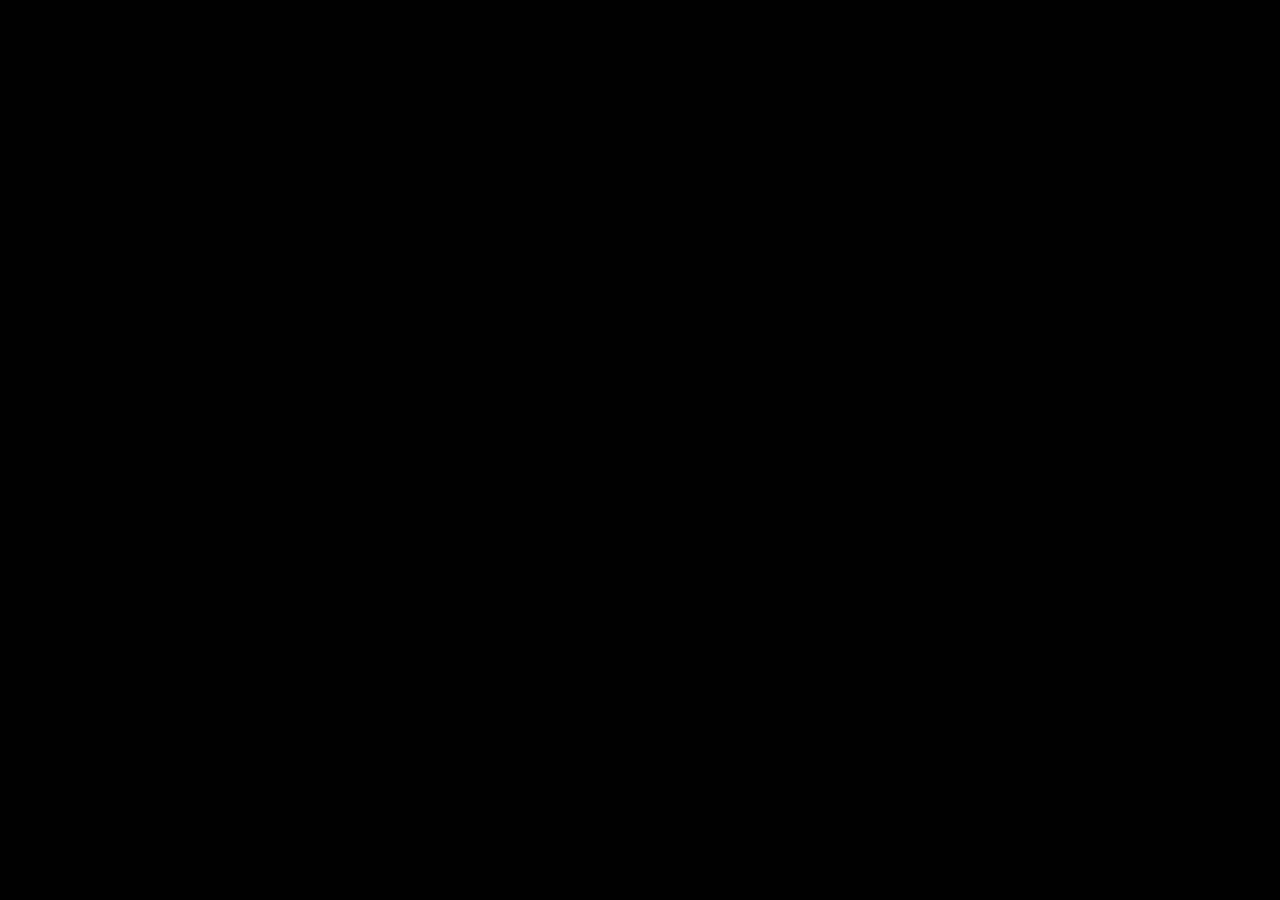
==== commit 269f98e8: "ui redesign" ====
--- a/src/controller/wwwroot/admin.html
+++ b/src/controller/wwwroot/admin.html
@@ -7,22 +7,22 @@
     <link rel="stylesheet" href="style.css">
     <style>
         :root {
-            --bg-primary: #0a0a0c;
-            --card-bg: #16161a;
-            --modal-bg: #1c1c1e;
-            --text-primary: #f5f5f7;
-            --text-secondary: #86868b;
-            --accent-green: #34c759;
+            --bg-primary: #000000;
+            --card-bg: #000000;
+            --modal-bg: #0b0b0b;
+            --text-primary: #ffffff;
+            --text-secondary: #888888;
+            --accent-green: #ff453a; /* Map coral-red to actions */
             --accent-yellow: #ffcc00;
-            --accent-red: #ff3b30;
-            --border-color: #2c2c2e;
-            --bg-hover: #222228;
+            --accent-red: #ff453a;
+            --border-color: #222222;
+            --bg-hover: #111111;
         }
 
         body {
             background: var(--bg-primary);
             color: var(--text-primary);
-            font-family: -apple-system, BlinkMacSystemFont, "Segoe UI", Roboto, Helvetica, Arial, sans-serif;
+            font-family: -apple-system, BlinkMacSystemFont, "Helvetica Neue", Arial, sans-serif;
             margin: 0;
             padding: 0;
             min-height: 100vh;
@@ -38,21 +38,24 @@
             justify-content: space-between;
             height: 48px;
             padding: 0 16px;
-            background: var(--card-bg);
+            background: #000000;
             border-bottom: 1px solid var(--border-color);
         }
 
         .admin-header h1 {
             font-size: 16px;
-            font-weight: 600;
+            font-weight: 800;
+            letter-spacing: -0.5px;
             margin: 0;
         }
 
         .admin-header a {
             color: var(--accent-green);
             text-decoration: none;
-            font-size: 14px;
-            font-weight: 500;
+            font-size: 12px;
+            font-weight: 700;
+            text-transform: uppercase;
+            letter-spacing: 0.5px;
             transition: opacity 0.2s ease;
         }
 
@@ -71,7 +74,7 @@
         .global-settings-card {
             background: var(--card-bg);
             border: 1px solid var(--border-color);
-            border-radius: 12px;
+            border-radius: 0px;
             padding: 16px;
             margin-bottom: 16px;
             display: flex;
@@ -86,8 +89,10 @@
 
         .settings-info h3 {
             font-size: 14px;
-            font-weight: 600;
+            font-weight: 700;
             margin: 0 0 4px;
+            text-transform: uppercase;
+            letter-spacing: 0.5px;
         }
 
         .settings-info p {
@@ -115,10 +120,10 @@
             position: absolute;
             cursor: pointer;
             top: 0; left: 0; right: 0; bottom: 0;
-            background-color: #2c2c2e;
-            transition: .25s ease;
-            border-radius: 28px;
-            border: 1px solid var(--border-color);
+            background-color: #111111;
+            transition: .2s ease;
+            border-radius: 0px;
+            border: 1px solid #333333;
         }
 
         .slider:before {
@@ -128,10 +133,9 @@
             width: 20px;
             left: 3px;
             bottom: 3px;
-            background-color: #fff;
-            transition: .25s ease;
-            border-radius: 50%;
-            box-shadow: 0 2px 4px rgba(0,0,0,0.3);
+            background-color: #ffffff;
+            transition: .2s ease;
+            border-radius: 0px;
         }
 
         input:checked + .slider {
@@ -148,11 +152,13 @@
             width: 100%;
             min-height: 44px;
             background: var(--accent-green);
-            color: #000;
-            border: none;
-            border-radius: 10px;
-            font-size: 15px;
-            font-weight: 600;
+            color: #ffffff;
+            border: 1px solid var(--accent-green);
+            border-radius: 0px;
+            font-size: 13px;
+            font-weight: 700;
+            text-transform: uppercase;
+            letter-spacing: 1px;
             font-family: inherit;
             cursor: pointer;
             margin-bottom: 16px;
@@ -161,12 +167,14 @@
 
         .btn-add:active {
             opacity: 0.8;
+            background: #e03b32;
+            border-color: #e03b32;
         }
 
         .admin-card {
             background: var(--card-bg);
             border: 1px solid var(--border-color);
-            border-radius: 12px;
+            border-radius: 0px;
             padding: 16px;
             margin-bottom: 12px;
         }
@@ -179,59 +187,53 @@
         }
 
         .bridge-status-dot {
-            width: 10px;
-            height: 10px;
-            border-radius: 50%;
+            width: 8px;
+            height: 8px;
+            border-radius: 0px;
             flex-shrink: 0;
         }
 
         .bridge-status-dot.playing {
             background: var(--accent-green);
-            box-shadow: 0 0 6px var(--accent-green);
-        }
-
-        .bridge-status-dot.paused {
+        }
+
+        .bridge-status-dot.paused, .bridge-status-dot.starting {
             background: var(--accent-yellow);
-            box-shadow: 0 0 6px var(--accent-yellow);
-        }
-
-        .bridge-status-dot.starting {
-            background: var(--accent-yellow);
-            box-shadow: 0 0 6px var(--accent-yellow);
         }
 
         .bridge-status-dot.offline {
-            background: #555;
+            background: #444444;
         }
 
         .admin-card-header .bridge-name {
             font-size: 16px;
-            font-weight: 600;
+            font-weight: 700;
             flex: 1;
         }
 
         .bridge-state-label {
-            font-size: 11px;
-            font-weight: 700;
-            text-transform: uppercase;
-            letter-spacing: 0.5px;
+            font-size: 10px;
+            font-weight: 700;
+            text-transform: uppercase;
+            letter-spacing: 1px;
             padding: 2px 6px;
-            border-radius: 4px;
+            border: 1px solid currentColor;
+            border-radius: 0px;
         }
 
         .bridge-state-label.playing {
             color: var(--accent-green);
-            background: rgba(52, 199, 89, 0.12);
+            background: transparent;
         }
 
         .bridge-state-label.paused, .bridge-state-label.starting {
             color: var(--accent-yellow);
-            background: rgba(255, 204, 0, 0.12);
+            background: transparent;
         }
 
         .bridge-state-label.offline {
             color: var(--text-secondary);
-            background: rgba(134, 134, 139, 0.12);
+            background: transparent;
         }
 
         .admin-card-detail {
@@ -243,8 +245,8 @@
         .admin-card-detail code {
             background: rgba(255,255,255,0.05);
             padding: 2px 4px;
-            border-radius: 4px;
-            font-family: SFMono-Regular, Consolas, monospace;
+            border-radius: 0px;
+            font-family: ui-monospace, SFMono-Regular, Menlo, Monaco, Consolas, monospace;
         }
 
         .admin-card-actions {
@@ -255,45 +257,82 @@
         }
 
         .btn-sm {
-            min-height: 32px;
-            padding: 4px 12px;
-            font-size: 13px;
-            border: none;
-            border-radius: 6px;
-            font-weight: 600;
+            min-height: 38px;
+            padding: 8px 14px;
+            font-size: 12px;
+            font-weight: 700;
+            text-transform: uppercase;
+            letter-spacing: 0.5px;
+            border: 1px solid var(--border-color);
+            border-radius: 0px;
             font-family: inherit;
             cursor: pointer;
-            transition: opacity 0.2s ease;
+            transition: background 0.2s ease, border-color 0.2s ease, color 0.2s ease;
             -webkit-tap-highlight-color: transparent;
         }
 
         .btn-sm:active {
-            opacity: 0.7;
-        }
-
-        .btn-edit { background: #2c2c2e; color: var(--text-primary); border: 1px solid var(--border-color); }
-        .btn-start { background: var(--accent-green); color: #000; }
-        .btn-stop { background: var(--accent-yellow); color: #000; }
-        .btn-delete { background: var(--accent-red); color: #fff; }
+            opacity: 0.8;
+        }
+
+        .btn-edit { 
+            background: #000000; 
+            color: var(--text-primary); 
+            border: 1px solid var(--border-color); 
+        }
+        .btn-edit:active {
+            background: #111111;
+        }
+        
+        .btn-start { 
+            background: var(--accent-green); 
+            color: #ffffff; 
+            border: 1px solid var(--accent-green);
+        }
+        .btn-start:active {
+            background: #e03b32;
+            border-color: #e03b32;
+        }
+
+        .btn-stop { 
+            background: var(--accent-yellow); 
+            color: #000000; 
+            border: 1px solid var(--accent-yellow);
+        }
+        .btn-stop:active {
+            background: #e6b800;
+            border-color: #e6b800;
+        }
+
+        .btn-delete { 
+            background: #000000; 
+            color: var(--accent-green); 
+            border: 1px solid var(--accent-green); 
+        }
+        .btn-delete:active {
+            background: var(--accent-green);
+            color: #ffffff;
+        }
 
         /* Warning & Deploy Guides */
         .deployment-notice {
-            background: rgba(255, 204, 0, 0.08);
+            background: #080808;
+            border: 1px solid var(--border-color);
             border-left: 4px solid var(--accent-yellow);
-            border-radius: 8px;
+            border-radius: 0px;
             padding: 16px;
             margin-top: 24px;
             margin-bottom: 12px;
             font-size: 13px;
-            border: 1px solid rgba(255, 204, 0, 0.15);
-            border-left-width: 4px;
         }
 
         .deployment-notice h3 {
             color: var(--accent-yellow);
             font-size: 14px;
-            font-weight: 600;
+            font-weight: 700;
             margin: 0 0 6px;
+            text-transform: uppercase;
+            letter-spacing: 0.5px;
         }
 
         .deployment-notice p {
@@ -307,9 +346,10 @@
         }
 
         .docker-guide {
-            background: var(--card-bg);
+            background: #080808;
             border: 1px solid var(--border-color);
-            border-radius: 10px;
+            border-left: 4px solid var(--accent-green);
+            border-radius: 0px;
             padding: 16px;
             margin-bottom: 12px;
             font-size: 13px;
@@ -318,8 +358,10 @@
         .docker-guide h3 {
             color: var(--accent-green);
             font-size: 14px;
-            font-weight: 600;
+            font-weight: 700;
             margin: 0 0 8px;
+            text-transform: uppercase;
+            letter-spacing: 0.5px;
         }
 
         .docker-guide p {
@@ -329,9 +371,9 @@
         }
 
         .docker-guide pre {
-            background: #000;
-            border: 1px solid #222;
-            border-radius: 6px;
+            background: #000000;
+            border: 1px solid var(--border-color);
+            border-radius: 0px;
             padding: 12px;
             overflow-x: auto;
             margin: 8px 0 0;
@@ -343,12 +385,15 @@
         .icecast-status {
             background: var(--card-bg);
             border: 1px solid var(--border-color);
-            border-radius: 8px;
+            border-radius: 0px;
             padding: 12px 16px;
             margin-bottom: 12px;
             font-size: 12px;
             color: var(--text-secondary);
             text-align: center;
+            font-weight: 700;
+            text-transform: uppercase;
+            letter-spacing: 1px;
         }
 
         /* Modal Overlay and Premium Card dialogs */
@@ -356,7 +401,7 @@
             display: none;
             position: fixed;
             top: 0; left: 0; right: 0; bottom: 0;
-            background: rgba(0, 0, 0, 0.75);
+            background: rgba(0, 0, 0, 0.85);
             backdrop-filter: blur(8px);
             z-index: 100;
             align-items: center;
@@ -371,18 +416,21 @@
         .modal {
             background: var(--modal-bg);
             border: 1px solid var(--border-color);
-            border-radius: 14px;
+            border-radius: 0px;
             padding: 20px;
             width: 100%;
             max-width: 380px;
-            box-shadow: 0 10px 40px rgba(0,0,0,0.6);
             box-sizing: border-box;
         }
 
         .modal h2 {
-            font-size: 16px;
-            font-weight: 600;
+            font-size: 15px;
+            font-weight: 800;
+            text-transform: uppercase;
+            letter-spacing: 1px;
             margin: 0 0 16px;
+            border-bottom: 1px solid #1a1a1a;
+            padding-bottom: 10px;
         }
 
         .form-group {
@@ -391,19 +439,21 @@
 
         .form-group label {
             display: block;
-            font-size: 12px;
+            font-size: 10px;
             color: var(--text-secondary);
-            margin-bottom: 4px;
-            font-weight: 500;
+            margin-bottom: 6px;
+            font-weight: 700;
+            text-transform: uppercase;
+            letter-spacing: 0.5px;
         }
 
         .form-group input, .form-group select {
             width: 100%;
-            min-height: 38px;
-            padding: 8px 12px;
-            background: #2c2c2e;
+            min-height: 44px;
+            padding: 10px 12px;
+            background: #000000;
             border: 1px solid var(--border-color);
-            border-radius: 8px;
+            border-radius: 0px;
             color: var(--text-primary);
             font-size: 14px;
             font-family: inherit;
@@ -423,19 +473,35 @@
 
         .modal-actions button {
             flex: 1;
-            min-height: 40px;
+            min-height: 44px;
             border: none;
-            border-radius: 8px;
-            font-size: 14px;
-            font-weight: 600;
+            border-radius: 0px;
+            font-size: 13px;
+            font-weight: 700;
+            text-transform: uppercase;
+            letter-spacing: 1px;
             font-family: inherit;
             cursor: pointer;
             transition: opacity 0.2s ease;
         }
 
-        .btn-cancel { background: #2c2c2e; color: var(--text-primary); border: 1px solid var(--border-color); }
-        .btn-save { background: var(--accent-green); color: #000; }
-    </style>
+        .btn-cancel { 
+            background: #000000; 
+            color: var(--text-primary); 
+            border: 1px solid var(--border-color) !important; 
+        }
+        .btn-cancel:active {
+            background: #111111;
+        }
+
+        .btn-save { 
+            background: var(--accent-green); 
+            color: #ffffff; 
+            border: 1px solid var(--accent-green) !important; 
+        }
+        .btn-save:active {
+            background: #e03b32;
+        }
 </head>
 <body>
     <header class="admin-header">
--- a/src/controller/wwwroot/style.css
+++ b/src/controller/wwwroot/style.css
@@ -1,3 +1,6 @@
+/* Recastify — Swiss Minimalist Stylesheet */
+/* Optimized for legacy iOS (iPhone 4/4S) Safari PWA & modern browsers */
+
 * {
     box-sizing: border-box;
     margin: 0;
@@ -5,39 +8,54 @@
 }
 
 body {
-    background: #0a0a0a;
+    background: #000000;
     color: #ffffff;
-    font-family: -apple-system, BlinkMacSystemFont, sans-serif;
+    font-family: -apple-system, BlinkMacSystemFont, "Helvetica Neue", Arial, sans-serif;
     -webkit-text-size-adjust: 100%;
     min-height: 100vh;
     padding-bottom: 0;
 }
 
+/* Header */
 .header {
     display: flex;
     align-items: center;
-    height: 44px;
+    justify-content: space-between;
+    height: 48px;
     padding: 0 16px;
-    background: #1a1a1a;
-    border-bottom: 1px solid #333;
+    background: #000000;
+    border-bottom: 1px solid #1a1a1a;
 }
 
 .header h1 {
-    font-size: 17px;
-    font-weight: 600;
-}
-
-/* Bridge list */
+    font-size: 16px;
+    font-weight: 800;
+    letter-spacing: -0.5px;
+}
+
+.header a {
+    color: #ff453a;
+    text-decoration: none;
+    font-size: 12px;
+    font-weight: 700;
+    text-transform: uppercase;
+    letter-spacing: 0.5px;
+}
+
+/* Bridge list grid layout */
 .bridge-list {
-    padding: 12px 16px;
-    padding-bottom: 80px;
+    padding: 16px;
+    padding-bottom: 90px;
+    max-width: 600px;
+    margin: 0 auto;
 }
 
 .bridge-card {
-    background: #1a1a1a;
-    border-radius: 12px;
+    background: #000000;
+    border: 1px solid #222222;
+    border-radius: 0px;
     padding: 16px;
-    margin-bottom: 12px;
+    margin-bottom: 16px;
     display: flex;
     flex-direction: column;
     min-height: 44px;
@@ -45,7 +63,7 @@
 }
 
 .bridge-card > * + * {
-    margin-top: 8px;
+    margin-top: 10px;
 }
 
 .bridge-card-header {
@@ -54,16 +72,15 @@
 }
 
 .bridge-status-dot {
-    width: 10px;
-    height: 10px;
-    border-radius: 50%;
+    width: 8px;
+    height: 8px;
+    border-radius: 0px; /* Sharp Swiss geometric elements */
     flex-shrink: 0;
     margin-right: 10px;
 }
 
 .bridge-status-dot.playing {
-    background: #34c759;
-    box-shadow: 0 0 6px #34c759;
+    background: #ff453a;
 }
 
 .bridge-status-dot.paused {
@@ -71,99 +88,111 @@
 }
 
 .bridge-status-dot.offline {
-    background: #555555;
+    background: #444444;
 }
 
 .bridge-name {
-    font-size: 17px;
-    font-weight: 600;
+    font-size: 16px;
+    font-weight: 700;
     flex: 1;
     margin-right: 10px;
 }
 
 .bridge-state-label {
-    font-size: 12px;
-    font-weight: 600;
-    text-transform: uppercase;
-    letter-spacing: 0.5px;
-    padding: 2px 8px;
-    border-radius: 4px;
+    font-size: 10px;
+    font-weight: 700;
+    text-transform: uppercase;
+    letter-spacing: 1px;
+    padding: 2px 6px;
+    border: 1px solid currentColor;
+    border-radius: 0px;
 }
 
 .bridge-state-label.playing {
-    color: #34c759;
-    background: rgba(52, 199, 89, 0.15);
+    color: #ff453a;
 }
 
 .bridge-state-label.paused {
     color: #ffcc00;
-    background: rgba(255, 204, 0, 0.15);
 }
 
 .bridge-state-label.offline {
-    color: #555555;
-    background: rgba(85, 85, 85, 0.15);
+    color: #666666;
 }
 
 .bridge-subtitle {
-    font-size: 14px;
-    color: #a0a0a0;
+    font-size: 13px;
+    color: #888888;
+    line-height: 1.4;
 }
 
 .bridge-actions {
     display: flex;
-    margin-top: 4px;
-}
-
-.bridge-actions > * + * {
-    margin-left: 8px;
-}
-
+    margin-top: 8px;
+    gap: 8px;
+}
+
+/* Swiss Buttons */
 .btn {
     display: inline-flex;
     align-items: center;
     justify-content: center;
     min-height: 44px;
-    min-width: 44px;
-    padding: 10px 20px;
-    border: none;
-    border-radius: 10px;
-    font-size: 15px;
-    font-weight: 600;
+    padding: 10px 16px;
+    border: 1px solid #222222;
+    border-radius: 0px;
+    font-size: 13px;
+    font-weight: 700;
+    text-transform: uppercase;
+    letter-spacing: 1px;
     font-family: inherit;
     cursor: pointer;
+    background: #000000;
+    color: #ffffff;
     -webkit-tap-highlight-color: transparent;
 }
 
+.btn:active {
+    background: #111111;
+}
+
 .btn-listen {
-    background: #34c759;
-    color: #000;
+    background: #ff453a;
+    color: #ffffff;
+    border-color: #ff453a;
     flex: 1;
 }
 
 .btn-listen:active {
-    opacity: 0.7;
+    background: #e03b32;
+    border-color: #e03b32;
 }
 
 .btn-listen.paused-btn {
     background: #ffcc00;
-    color: #000;
+    color: #000000;
+    border-color: #ffcc00;
+}
+
+.btn-listen.paused-btn:active {
+    background: #e6b800;
 }
 
 .btn-listen.offline-btn {
-    background: #555555;
-    color: #ffffff;
-}
-
-/* Now playing bar */
+    background: #111111;
+    color: #666666;
+    border-color: #222222;
+}
+
+/* Now playing bar at bottom */
 .now-playing-bar {
     position: fixed;
     bottom: 0;
     left: 0;
     right: 0;
-    height: 60px;
-    background: #1a1a1a;
-    border-top: 1px solid #333;
+    height: 64px;
+    background: #0b0b0b;
+    border-top: 1px solid #1a1a1a;
     display: flex;
     align-items: center;
     padding: 0 16px;
@@ -186,38 +215,49 @@
 }
 
 .np-status {
-    font-size: 12px;
-    color: #a0a0a0;
+    font-size: 10px;
+    text-transform: uppercase;
+    letter-spacing: 1px;
+    color: #ff453a;
+    font-weight: 700;
 }
 
 .np-name {
     font-size: 15px;
-    font-weight: 600;
+    font-weight: 700;
+    color: #ffffff;
+    overflow: hidden;
+    text-overflow: ellipsis;
+    white-space: nowrap;
 }
 
 .np-stop {
-    min-height: 44px;
-    min-width: 44px;
+    min-height: 38px;
     padding: 8px 16px;
-    background: transparent;
-    border: 1px solid #555555;
-    border-radius: 8px;
-    color: #ffffff;
-    font-size: 14px;
-    font-weight: 600;
-    font-family: inherit;
+    background: #ffffff;
+    border: none;
+    border-radius: 0px;
+    color: #000000;
+    font-size: 12px;
+    font-weight: 700;
+    text-transform: uppercase;
+    letter-spacing: 1px;
     cursor: pointer;
     -webkit-tap-highlight-color: transparent;
 }
 
-/* Waiting animation */
+.np-stop:active {
+    background: #cccccc;
+}
+
+/* Waiting animation pulse */
 @-webkit-keyframes pulse {
-    0%, 100% { opacity: 0.4; }
+    0%, 100% { opacity: 0.3; }
     50% { opacity: 1; }
 }
 
 @keyframes pulse {
-    0%, 100% { opacity: 0.4; }
+    0%, 100% { opacity: 0.3; }
     50% { opacity: 1; }
 }
 
@@ -228,7 +268,8 @@
 .waiting-dots span {
     -webkit-animation: pulse 1.4s infinite;
             animation: pulse 1.4s infinite;
-    font-size: 18px;
+    font-size: 14px;
+    color: #ffcc00;
 }
 
 .waiting-dots span:nth-child(2) {
@@ -245,19 +286,20 @@
     display: inline-flex;
     align-items: center;
     justify-content: center;
-    min-height: 44px;
-    padding: 8px 24px;
-    background: #34c759;
-    color: #000;
+    min-height: 28px;
+    padding: 4px 12px;
+    background: #ffcc00;
+    color: #000000;
     border: none;
-    border-radius: 8px;
-    font-size: 15px;
-    font-weight: 600;
-    font-family: inherit;
+    border-radius: 0px;
+    font-size: 11px;
+    font-weight: 700;
+    text-transform: uppercase;
+    letter-spacing: 0.5px;
     cursor: pointer;
     -webkit-tap-highlight-color: transparent;
 }
 
 .btn-retry:active {
-    opacity: 0.7;
-}
+    background: #e6b800;
+}
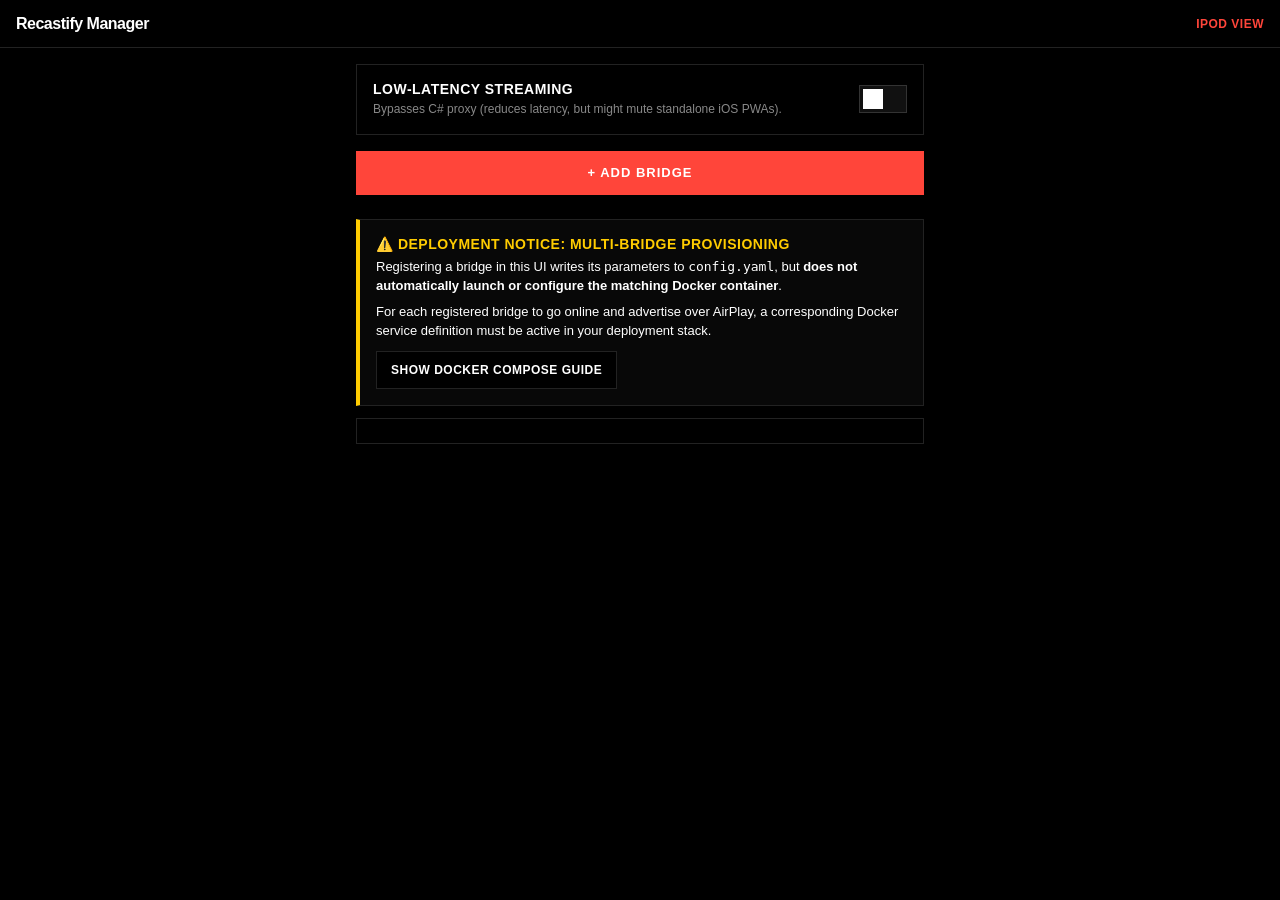
==== commit 7d8454db: "readme + screens + admin fix" ====
--- a/src/controller/wwwroot/admin.html
+++ b/src/controller/wwwroot/admin.html
@@ -502,6 +502,7 @@
         .btn-save:active {
             background: #e03b32;
         }
+    </style>
 </head>
 <body>
     <header class="admin-header">
